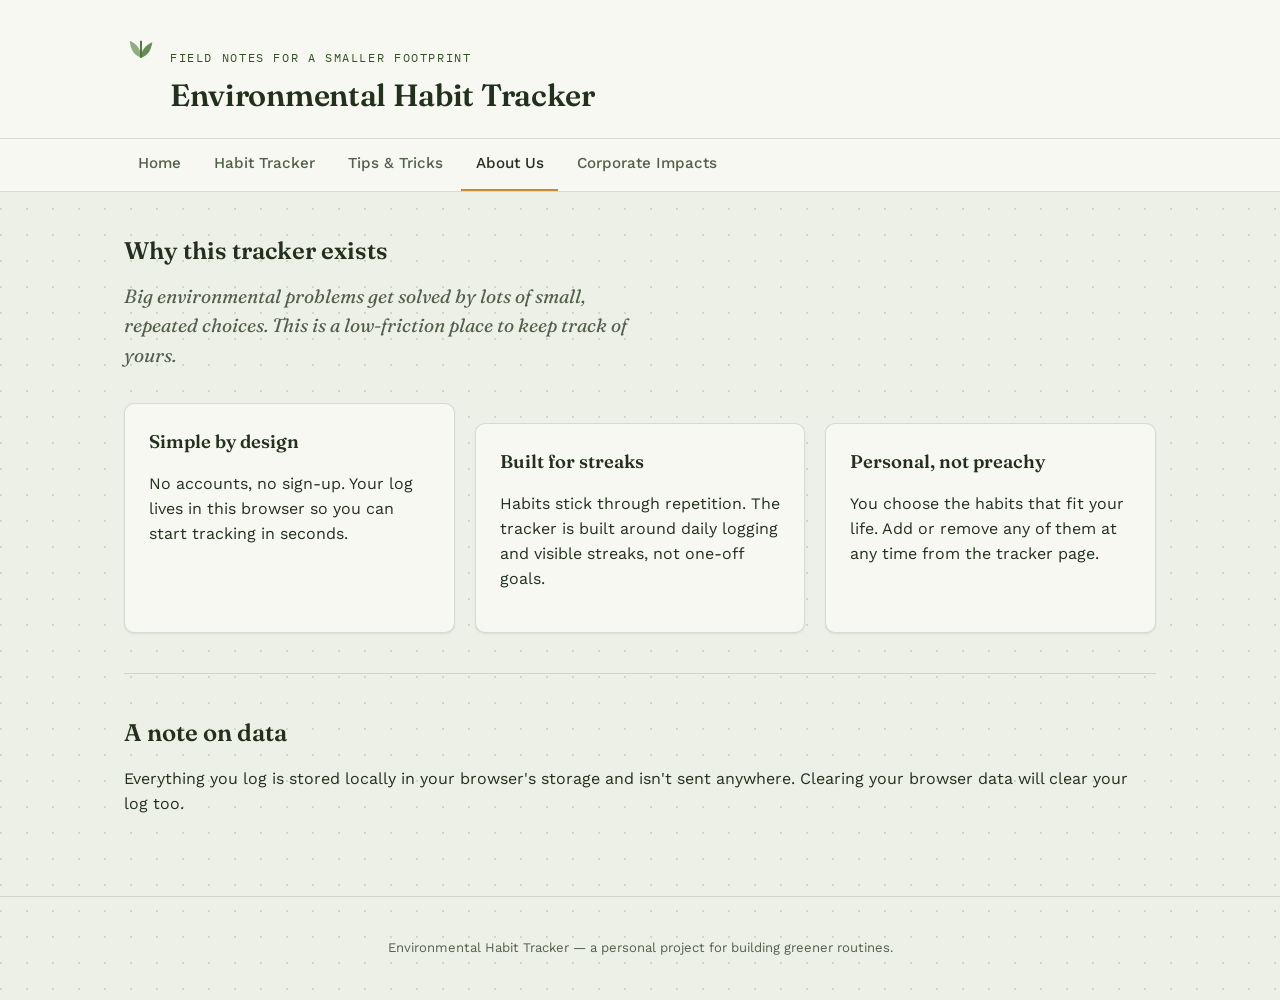
==== about.html @ 8e08046e "first commit" ====
<!DOCTYPE html>
<html lang="en">
<head>
  <meta charset="UTF-8" />
  <meta name="viewport" content="width=device-width, initial-scale=1.0" />
  <title>About Us — Environmental Habit Tracker</title>
  <link rel="stylesheet" href="styles.css" />
</head>
<body>

  <header class="site-header">
    <div class="brand-row">
      <svg class="brand-mark" viewBox="0 0 24 24" fill="none" xmlns="http://www.w3.org/2000/svg" aria-hidden="true">
        <path d="M12 21c0-5 3-9 8-11-1 6-3 9-8 11z" fill="currentColor" opacity="0.85"/>
        <path d="M12 21c0-6-3-10-8-12 1 7 3 10 8 12z" fill="currentColor" opacity="0.6"/>
        <line x1="12" y1="21" x2="12" y2="9" stroke="currentColor" stroke-width="1.4"/>
      </svg>
      <div>
        <span class="eyebrow">Field notes for a smaller footprint</span>
        <h1>Environmental Habit Tracker</h1>
      </div>
    </div>
    <nav class="navbar">
      <ul class="navmenu">
        <li class="nav-item"><a href="index.html" class="nav-link">Home</a></li>
        <li class="nav-item"><a href="tracker.html" class="nav-link">Habit Tracker</a></li>
        <li class="nav-item"><a href="tips.html" class="nav-link">Tips &amp; Tricks</a></li>
        <li class="nav-item"><a href="about.html" class="nav-link current">About Us</a></li>
        <li class="nav-item"><a href="company.html" class="nav-link">Corporate Impacts</a></li>
      </ul>
    </nav>
  </header>

  <main>
    <h2>Why this tracker exists</h2>
    <p class="lede">Big environmental problems get solved by lots of small, repeated choices. This is a low-friction place to keep track of yours.</p>

    <div class="about-grid">
      <div class="card">
        <h3>Simple by design</h3>
        <p>No accounts, no sign-up. Your log lives in this browser so you can start tracking in seconds.</p>
      </div>
      <div class="card">
        <h3>Built for streaks</h3>
        <p>Habits stick through repetition. The tracker is built around daily logging and visible streaks, not one-off goals.</p>
      </div>
      <div class="card">
        <h3>Personal, not preachy</h3>
        <p>You choose the habits that fit your life. Add or remove any of them at any time from the tracker page.</p>
      </div>
    </div>

    <hr class="hairline" />

    <h2>A note on data</h2>
    <p>Everything you log is stored locally in your browser's storage and isn't sent anywhere. Clearing your browser data will clear your log too.</p>
  </main>

  <footer class="site-footer">
    <p>Environmental Habit Tracker — a personal project for building greener routines.</p>
  </footer>

  <script src="script.js"></script>
</body>
</html>
---- styles.css ----
/* ============================================================
   Environmental Habit Tracker — Field Journal theme
   ============================================================ */

@import url('https://fonts.googleapis.com/css2?family=Fraunces:ital,opsz,wght@0,9..144,400;0,9..144,600;1,9..144,500&family=Work+Sans:wght@400;500;600&family=IBM+Plex+Mono:wght@400;500&display=swap');

:root {
  --fog:        #EDF0E6;   /* page background */
  --paper:      #F7F8F2;   /* card background */
  --ink:        #22301D;   /* primary text */
  --ink-soft:   #52604B;   /* secondary text */
  --moss:       #4C7A3C;   /* primary accent / leaf */
  --moss-dark:  #345228;
  --amber:      #C98A2C;   /* warm accent */
  --bark:       #6B5843;   /* borders / dividers */
  --line:       rgba(34, 48, 29, 0.14);
  --shadow:     rgba(34, 48, 29, 0.10);

  --font-display: 'Fraunces', serif;
  --font-body: 'Work Sans', sans-serif;
  --font-mono: 'IBM Plex Mono', monospace;
}

* { box-sizing: border-box; }

html { scroll-behavior: smooth; }

body {
  margin: 0;
  background: var(--fog);
  background-image:
    radial-gradient(circle at 1px 1px, var(--line) 1px, transparent 0);
  background-size: 26px 26px;
  color: var(--ink);
  font-family: var(--font-body);
  line-height: 1.55;
  -webkit-font-smoothing: antialiased;
}

a { color: var(--moss-dark); }
a:focus-visible,
button:focus-visible,
input:focus-visible,
[tabindex]:focus-visible {
  outline: 3px solid var(--amber);
  outline-offset: 2px;
}

@media (prefers-reduced-motion: reduce) {
  * { animation-duration: 0.001ms !important; animation-iteration-count: 1 !important; transition-duration: 0.001ms !important; scroll-behavior: auto !important; }
}

/* ---------- Header ---------- */
header.site-header {
  border-bottom: 1px solid var(--line);
  background: var(--paper);
}

.brand-row {
  max-width: 1080px;
  margin: 0 auto;
  padding: 1.75rem 1.5rem 1.1rem;
  display: flex;
  align-items: baseline;
  gap: 0.75rem;
}

.brand-mark {
  width: 34px;
  height: 34px;
  flex-shrink: 0;
  color: var(--moss);
}

.brand-row h1 {
  font-family: var(--font-display);
  font-weight: 600;
  font-size: clamp(1.5rem, 2.4vw, 2.1rem);
  margin: 0;
  letter-spacing: -0.01em;
}

.brand-row .eyebrow {
  font-family: var(--font-mono);
  font-size: 0.72rem;
  letter-spacing: 0.14em;
  text-transform: uppercase;
  color: var(--moss-dark);
  display: block;
  margin-bottom: 0.35rem;
}

/* ---------- Nav ---------- */
.navbar { border-top: 1px solid var(--line); }

.navmenu {
  max-width: 1080px;
  margin: 0 auto;
  padding: 0 1.5rem;
  list-style: none;
  display: flex;
  flex-wrap: wrap;
  gap: 0.25rem;
}

.nav-item { margin: 0; }

.nav-link {
  display: inline-block;
  padding: 0.85rem 0.9rem;
  font-size: 0.95rem;
  font-weight: 500;
  text-decoration: none;
  color: var(--ink-soft);
  border-bottom: 2px solid transparent;
  transition: color 0.15s ease, border-color 0.15s ease;
}

.nav-link:hover { color: var(--moss-dark); }

.nav-link.current {
  color: var(--ink);
  border-bottom-color: var(--amber);
}

/* ---------- Layout ---------- */
main {
  max-width: 1080px;
  margin: 0 auto;
  padding: 2.5rem 1.5rem 4rem;
}

.lede {
  font-family: var(--font-display);
  font-style: italic;
  font-size: 1.2rem;
  color: var(--ink-soft);
  max-width: 42ch;
  margin: 0 0 2rem;
}

h2 {
  font-family: var(--font-display);
  font-weight: 600;
  font-size: 1.5rem;
  margin: 0 0 0.75rem;
}

h3 {
  font-family: var(--font-display);
  font-weight: 600;
  font-size: 1.15rem;
  margin: 0 0 0.5rem;
}

.card {
  background: var(--paper);
  border: 1px solid var(--line);
  border-radius: 10px;
  padding: 1.5rem;
  box-shadow: 0 1px 2px var(--shadow);
}

.card + .card { margin-top: 1.25rem; }

.hairline {
  border: none;
  border-top: 1px solid var(--line);
  margin: 2.5rem 0;
}

/* ---------- Home page ---------- */
.hero {
  display: grid;
  grid-template-columns: 1.1fr 0.9fr;
  gap: 2.5rem;
  align-items: center;
  padding: 1rem 0 3rem;
}

@media (max-width: 760px) {
  .hero { grid-template-columns: 1fr; }
}

.hero h2 {
  font-size: clamp(1.8rem, 3.4vw, 2.6rem);
  line-height: 1.15;
}

.hero-actions {
  display: flex;
  gap: 0.75rem;
  margin-top: 1.5rem;
  flex-wrap: wrap;
}

.btn {
  font-family: var(--font-body);
  font-weight: 600;
  font-size: 0.95rem;
  padding: 0.7rem 1.3rem;
  border-radius: 7px;
  text-decoration: none;
  border: 1px solid transparent;
  cursor: pointer;
  transition: transform 0.12s ease, background 0.15s ease;
  display: inline-block;
}

.btn:hover { transform: translateY(-1px); }

.btn-primary { background: var(--moss); color: #fff; }
.btn-primary:hover { background: var(--moss-dark); }

.btn-ghost {
  background: transparent;
  color: var(--ink);
  border-color: var(--bark);
}
.btn-ghost:hover { background: rgba(107,88,67,0.08); }

.feature-grid {
  display: grid;
  grid-template-columns: repeat(auto-fit, minmax(220px, 1fr));
  gap: 1.25rem;
  margin-top: 1rem;
}

.feature-grid .card svg { width: 28px; height: 28px; color: var(--moss); margin-bottom: 0.6rem; }

/* ---------- Sprout signature (grows with streak) ---------- */
.sprout-panel {
  background: var(--paper);
  border: 1px solid var(--line);
  border-radius: 10px;
  padding: 1.75rem;
  text-align: center;
}

.sprout-svg { width: 140px; height: 160px; }

.streak-count {
  font-family: var(--font-mono);
  font-size: 2.4rem;
  color: var(--moss-dark);
  margin: 0.35rem 0 0;
}

.streak-label {
  font-family: var(--font-mono);
  font-size: 0.75rem;
  letter-spacing: 0.1em;
  text-transform: uppercase;
  color: var(--ink-soft);
}

.stat-row {
  display: flex;
  justify-content: center;
  gap: 2.25rem;
  margin-top: 1.25rem;
  flex-wrap: wrap;
}

.stat-row .stat { text-align: center; }
.stat-row .stat .num {
  font-family: var(--font-mono);
  font-size: 1.3rem;
  color: var(--ink);
}
.stat-row .stat .lbl {
  font-size: 0.72rem;
  color: var(--ink-soft);
  text-transform: uppercase;
  letter-spacing: 0.08em;
}

/* ---------- Tracker layout ---------- */
.tracker-grid {
  display: grid;
  grid-template-columns: 1fr 320px;
  gap: 1.75rem;
  align-items: start;
}

@media (max-width: 880px) {
  .tracker-grid { grid-template-columns: 1fr; }
}

/* Calendar */
.cal-head {
  display: flex;
  align-items: center;
  justify-content: space-between;
  margin-bottom: 1rem;
}

.cal-head .month-label {
  font-family: var(--font-display);
  font-size: 1.2rem;
  font-weight: 600;
}

.cal-nav-btn {
  background: none;
  border: 1px solid var(--line);
  border-radius: 6px;
  width: 32px;
  height: 32px;
  cursor: pointer;
  color: var(--ink);
  font-size: 1rem;
  line-height: 1;
}
.cal-nav-btn:hover { background: rgba(76,122,60,0.1); border-color: var(--moss); }

.cal-weekdays,
.cal-grid {
  display: grid;
  grid-template-columns: repeat(7, 1fr);
  gap: 6px;
}

.cal-weekdays span {
  font-family: var(--font-mono);
  font-size: 0.68rem;
  text-transform: uppercase;
  color: var(--ink-soft);
  text-align: center;
  padding-bottom: 0.4rem;
}

.cal-day {
  aspect-ratio: 1 / 1;
  border: 1px solid var(--line);
  border-radius: 7px;
  background: var(--fog);
  cursor: pointer;
  display: flex;
  flex-direction: column;
  align-items: center;
  justify-content: center;
  gap: 2px;
  font-size: 0.85rem;
  color: var(--ink);
  position: relative;
  transition: background 0.12s ease, border-color 0.12s ease;
}

.cal-day:hover { border-color: var(--moss); }

.cal-day.faded { color: var(--ink-soft); opacity: 0.4; cursor: default; }
.cal-day.today { border-color: var(--amber); border-width: 2px; }
.cal-day.selected { background: var(--moss); color: #fff; border-color: var(--moss-dark); }
.cal-day.selected .dot { background: #fff; }

.cal-day .dot {
  width: 6px;
  height: 6px;
  border-radius: 50%;
  background: var(--moss);
}

/* Day panel */
.day-panel h3 { margin-bottom: 0.2rem; }
.day-panel .day-sub {
  font-family: var(--font-mono);
  font-size: 0.72rem;
  color: var(--ink-soft);
  text-transform: uppercase;
  letter-spacing: 0.06em;
  margin-bottom: 1rem;
}

.habit-list { list-style: none; margin: 0; padding: 0; }

.habit-list li {
  border-bottom: 1px solid var(--line);
}
.habit-list li:last-child { border-bottom: none; }

.habit-check {
  display: flex;
  align-items: center;
  gap: 0.65rem;
  padding: 0.6rem 0.1rem;
  cursor: pointer;
  font-size: 0.94rem;
}

.habit-check input {
  width: 18px;
  height: 18px;
  accent-color: var(--moss);
  cursor: pointer;
}

.habit-check .remove-habit {
  margin-left: auto;
  background: none;
  border: none;
  color: var(--ink-soft);
  cursor: pointer;
  font-size: 0.85rem;
  padding: 0.2rem 0.4rem;
}
.habit-check .remove-habit:hover { color: #b3432c; }

.add-habit-row {
  display: flex;
  gap: 0.5rem;
  margin-top: 1rem;
}

.add-habit-row input[type="text"] {
  flex: 1;
  padding: 0.55rem 0.7rem;
  border: 1px solid var(--bark);
  border-radius: 6px;
  font-family: var(--font-body);
  font-size: 0.9rem;
  background: var(--fog);
  color: var(--ink);
}

/* ---------- Tips page ---------- */
.tip-grid {
  display: grid;
  grid-template-columns: repeat(auto-fit, minmax(240px, 1fr));
  gap: 1.25rem;
}

.tip-grid .card .tag {
  font-family: var(--font-mono);
  font-size: 0.68rem;
  text-transform: uppercase;
  letter-spacing: 0.08em;
  color: var(--moss-dark);
  display: block;
  margin-bottom: 0.5rem;
}

/* ---------- Company page ---------- */
table.impact-table {
  width: 100%;
  border-collapse: collapse;
  font-size: 0.92rem;
}

table.impact-table caption {
  text-align: left;
  font-family: var(--font-mono);
  font-size: 0.72rem;
  color: var(--ink-soft);
  margin-bottom: 0.6rem;
  text-transform: uppercase;
  letter-spacing: 0.06em;
}

table.impact-table th,
table.impact-table td {
  text-align: left;
  padding: 0.65rem 0.75rem;
  border-bottom: 1px solid var(--line);
}

table.impact-table th {
  font-family: var(--font-mono);
  font-size: 0.72rem;
  text-transform: uppercase;
  letter-spacing: 0.05em;
  color: var(--ink-soft);
}

/* ---------- About page ---------- */
.about-grid {
  display: grid;
  grid-template-columns: repeat(3, 1fr);
  gap: 1.25rem;
}
@media (max-width: 760px) { .about-grid { grid-template-columns: 1fr; } }

/* ---------- Footer ---------- */
footer.site-footer {
  border-top: 1px solid var(--line);
  padding: 1.75rem 1.5rem;
  text-align: center;
  font-size: 0.82rem;
  color: var(--ink-soft);
}

/* ---------- Toast ---------- */
#toast {
  position: fixed;
  bottom: 1.5rem;
  left: 50%;
  transform: translateX(-50%) translateY(120%);
  background: var(--ink);
  color: var(--paper);
  padding: 0.7rem 1.2rem;
  border-radius: 8px;
  font-size: 0.88rem;
  transition: transform 0.25s ease;
  z-index: 20;
}
#toast.show { transform: translateX(-50%) translateY(0); }
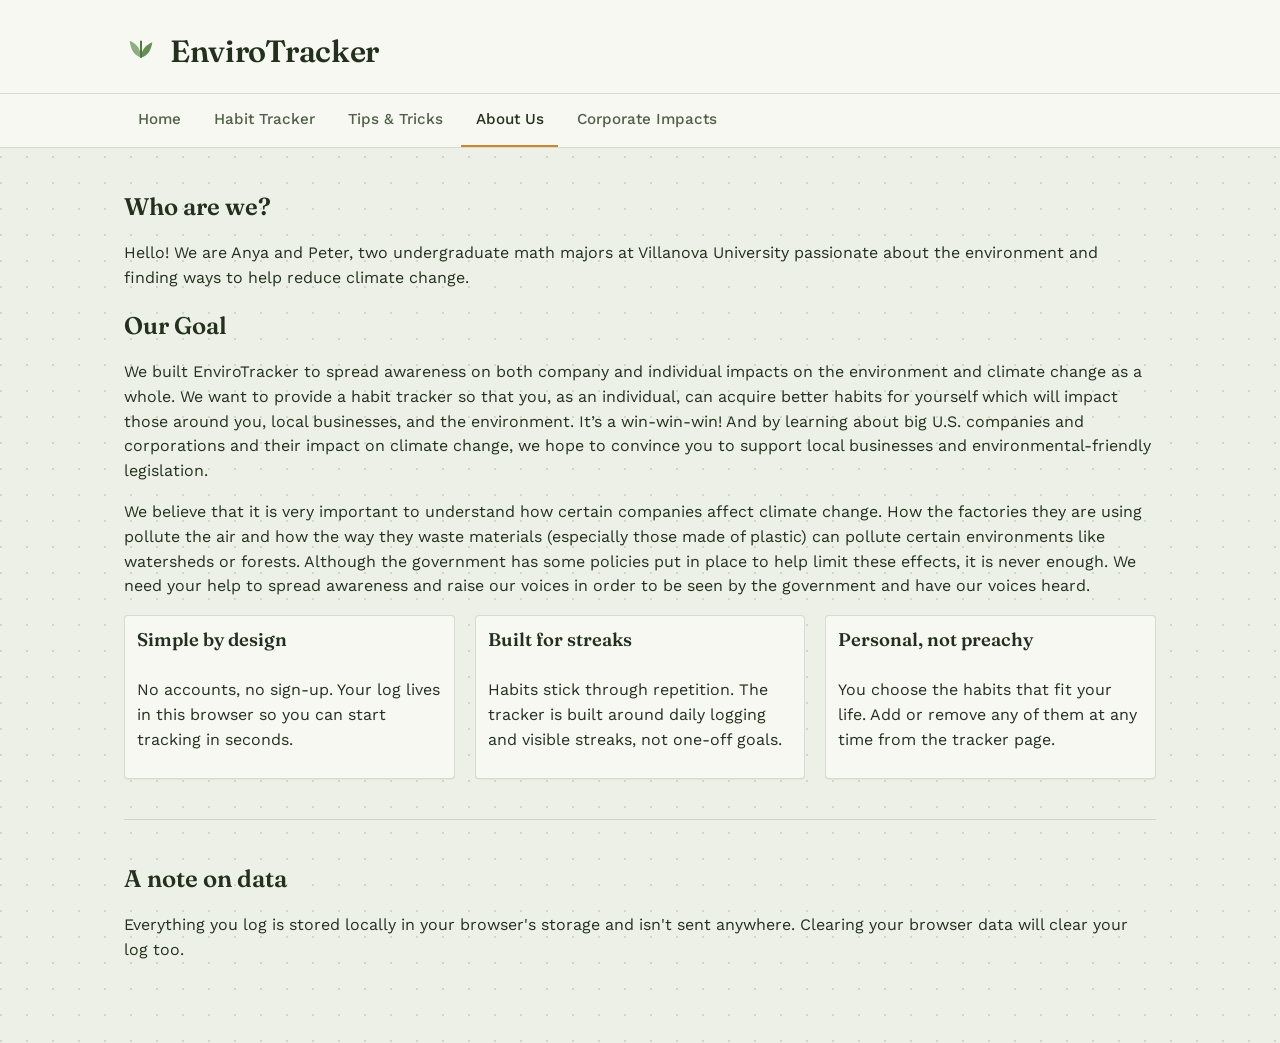
==== commit eb4318e0: "New changes" ====
--- a/about.html
+++ b/about.html
@@ -16,8 +16,8 @@
         <line x1="12" y1="21" x2="12" y2="9" stroke="currentColor" stroke-width="1.4"/>
       </svg>
       <div>
-        <span class="eyebrow">Field notes for a smaller footprint</span>
-        <h1>Environmental Habit Tracker</h1>
+        
+        <h1>EnviroTracker</h1>
       </div>
     </div>
     <nav class="navbar">
@@ -32,8 +32,17 @@
   </header>
 
   <main>
-    <h2>Why this tracker exists</h2>
-    <p class="lede">Big environmental problems get solved by lots of small, repeated choices. This is a low-friction place to keep track of yours.</p>
+    <h2>Who are we?</h2>
+    <p>Hello! We are Anya and Peter, two undergraduate math majors at Villanova University passionate about the environment and finding ways to help reduce climate change.
+    </p>
+    <h2>Our Goal</h2>
+<p>We built EnviroTracker to spread awareness on both company and individual impacts on the environment and climate change as a whole. 
+  We want to provide a habit tracker so that you, as an individual, can acquire better habits for yourself which will impact those around you, 
+  local businesses, and the environment. It’s a win-win-win! And by learning about big U.S. companies and corporations and their impact on climate change, 
+  we hope to convince you to support local businesses and environmental-friendly legislation. </p>
+<p>
+We believe that it is very important to understand how certain companies affect climate change. How the factories they are using pollute the air and how the way they waste materials (especially those made of plastic) can pollute certain environments like watersheds or forests. Although the government has some policies put in place to help limit these effects, it is never enough. We need your help to spread awareness and raise our voices in order to be seen by the government and have our voices heard.
+</p>
 
     <div class="about-grid">
       <div class="card">
@@ -54,11 +63,11 @@
 
     <h2>A note on data</h2>
     <p>Everything you log is stored locally in your browser's storage and isn't sent anywhere. Clearing your browser data will clear your log too.</p>
+ 
   </main>
 
-  <footer class="site-footer">
-    <p>Environmental Habit Tracker — a personal project for building greener routines.</p>
-  </footer>
+  
+ 
 
   <script src="script.js"></script>
 </body>
--- a/styles.css
+++ b/styles.css
@@ -122,7 +122,16 @@
   color: var(--ink);
   border-bottom-color: var(--amber);
 }
-
+/* ---------- Link ---------- */
+.link {
+  font-family: var(--font-display);
+  font-weight: 600;
+  font-size: 1.15rem;
+  align-items: center;
+  justify-content:center;
+   display: flex;
+   text-align: center; 
+}
 /* ---------- Layout ---------- */
 main {
   max-width: 1080px;
@@ -151,8 +160,9 @@
   font-weight: 600;
   font-size: 1.15rem;
   margin: 0 0 0.5rem;
-}
-
+  
+}
+/*
 .card {
   background: var(--paper);
   border: 1px solid var(--line);
@@ -160,8 +170,21 @@
   padding: 1.5rem;
   box-shadow: 0 1px 2px var(--shadow);
 }
-
+*/
+
+.card {
+background: var(--paper);
+  border: 1px solid var(--line);
+  border-radius: 4px;
+  padding: 0.6rem 0.75rem; /* smaller top/bottom padding */
+  box-shadow: 0 0.5px 0px var(--shadow);
+  display: flex;
+  flex-direction: column;
+  justify-content: space-between; /* keeps content balanced */
+}
+/*
 .card + .card { margin-top: 1.25rem; }
+*/
 
 .hairline {
   border: none;
@@ -425,9 +448,10 @@
 
 /* ---------- Tips page ---------- */
 .tip-grid {
-  display: grid;
-  grid-template-columns: repeat(auto-fit, minmax(240px, 1fr));
-  gap: 1.25rem;
+  display: flex;
+  flex-wrap: wrap;
+  gap: 1rem;
+  align-items: flex-start; 
 }
 
 .tip-grid .card .tag {
@@ -435,14 +459,16 @@
   font-size: 0.68rem;
   text-transform: uppercase;
   letter-spacing: 0.08em;
-  color: var(--moss-dark);
-  display: block;
-  margin-bottom: 0.5rem;
+  color: var(--moss-dark);  
+  max-width: 220px; /* Limits how wide a card can stretch */
+  width: 100%;       /* Ensures it shrinks nicely on mobile screens */
+
+  
 }
 
 /* ---------- Company page ---------- */
 table.impact-table {
-  width: 100%;
+  width: 50%;
   border-collapse: collapse;
   font-size: 0.92rem;
 }
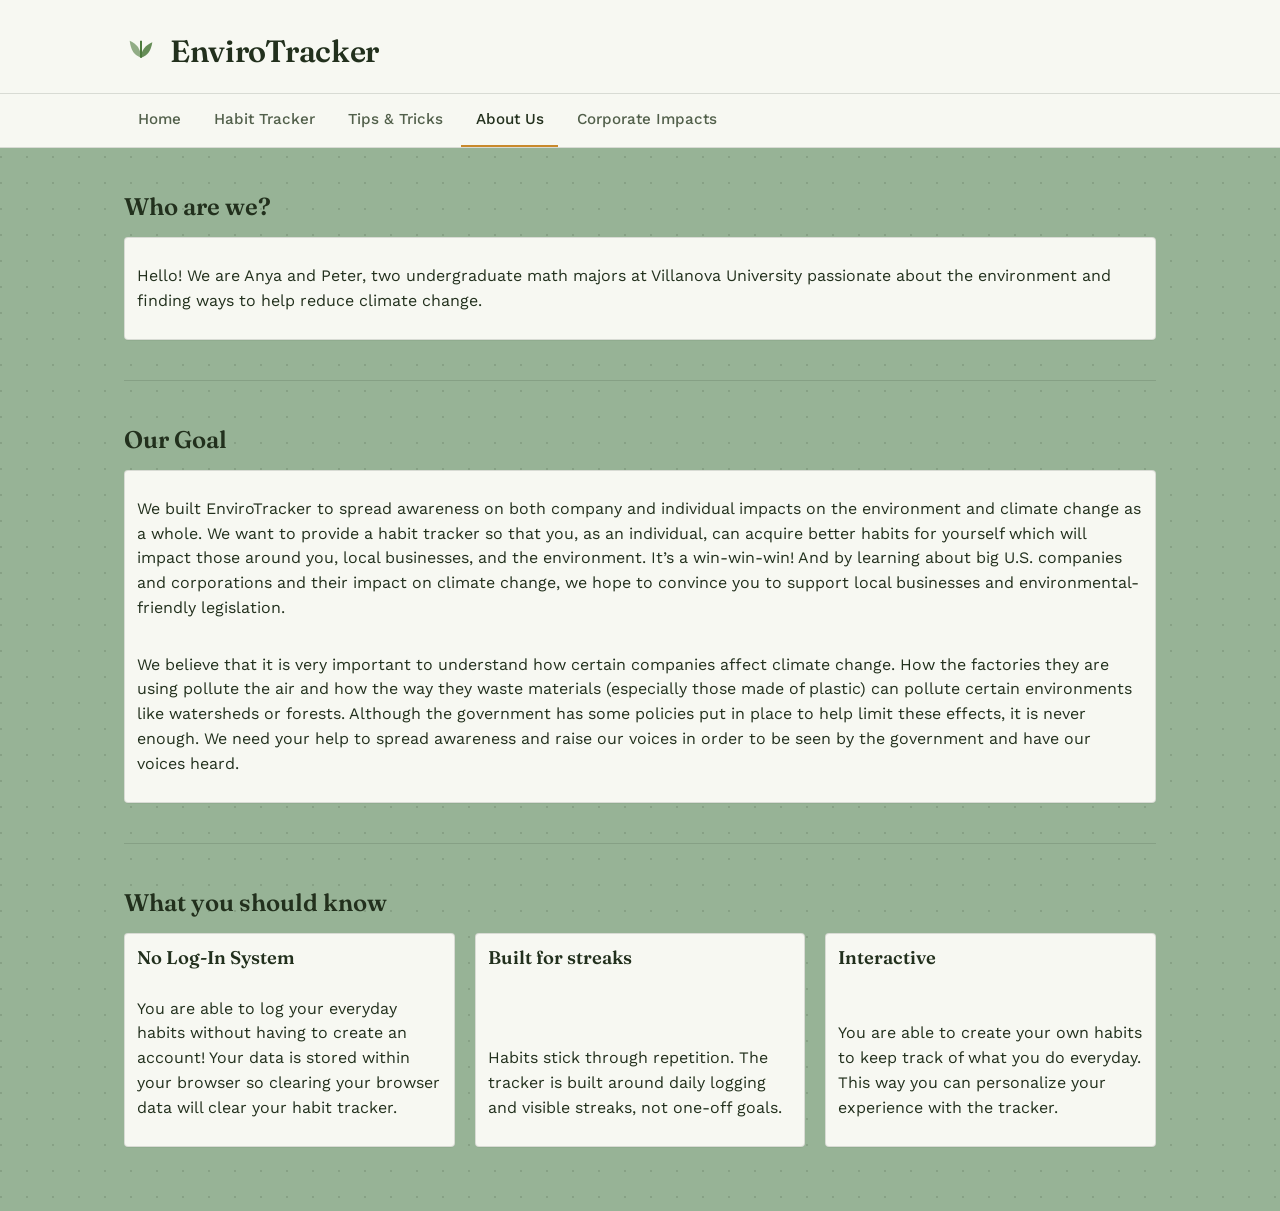
==== commit b42c2db4: "new changes" ====
--- a/about.html
+++ b/about.html
@@ -32,10 +32,16 @@
   </header>
 
   <main>
+  
     <h2>Who are we?</h2>
+    
+     <div class = "card">
     <p>Hello! We are Anya and Peter, two undergraduate math majors at Villanova University passionate about the environment and finding ways to help reduce climate change.
     </p>
+    </div>
+    <hr class="hairline" />
     <h2>Our Goal</h2>
+    <div class = "card">
 <p>We built EnviroTracker to spread awareness on both company and individual impacts on the environment and climate change as a whole. 
   We want to provide a habit tracker so that you, as an individual, can acquire better habits for yourself which will impact those around you, 
   local businesses, and the environment. It’s a win-win-win! And by learning about big U.S. companies and corporations and their impact on climate change, 
@@ -43,26 +49,26 @@
 <p>
 We believe that it is very important to understand how certain companies affect climate change. How the factories they are using pollute the air and how the way they waste materials (especially those made of plastic) can pollute certain environments like watersheds or forests. Although the government has some policies put in place to help limit these effects, it is never enough. We need your help to spread awareness and raise our voices in order to be seen by the government and have our voices heard.
 </p>
+</div>
+<hr class="hairline" />
 
+ <h2>What you should know</h2>
     <div class="about-grid">
       <div class="card">
-        <h3>Simple by design</h3>
-        <p>No accounts, no sign-up. Your log lives in this browser so you can start tracking in seconds.</p>
+        <h3>No Log-In System</h3>
+        <p>You are able to log your everyday habits without having to create an account! Your data is stored within your browser so clearing your browser data will clear your habit tracker.</p>
       </div>
       <div class="card">
         <h3>Built for streaks</h3>
         <p>Habits stick through repetition. The tracker is built around daily logging and visible streaks, not one-off goals.</p>
       </div>
       <div class="card">
-        <h3>Personal, not preachy</h3>
-        <p>You choose the habits that fit your life. Add or remove any of them at any time from the tracker page.</p>
+        <h3>Interactive</h3>
+        <p>You are able to create your own habits to keep track of what you do everyday. This way you can personalize your experience with the tracker.</p>
       </div>
     </div>
 
-    <hr class="hairline" />
-
-    <h2>A note on data</h2>
-    <p>Everything you log is stored locally in your browser's storage and isn't sent anywhere. Clearing your browser data will clear your log too.</p>
+   
  
   </main>
 
--- a/styles.css
+++ b/styles.css
@@ -5,7 +5,9 @@
 @import url('https://fonts.googleapis.com/css2?family=Fraunces:ital,opsz,wght@0,9..144,400;0,9..144,600;1,9..144,500&family=Work+Sans:wght@400;500;600&family=IBM+Plex+Mono:wght@400;500&display=swap');
 
 :root {
-  --fog:        #EDF0E6;   /* page background */
+  /*--fog:        #EDF0E6;   /* page background */ 
+  /*--fog: #FFF3E0; */
+  --fog: #97B396;
   --paper:      #F7F8F2;   /* card background */
   --ink:        #22301D;   /* primary text */
   --ink-soft:   #52604B;   /* secondary text */
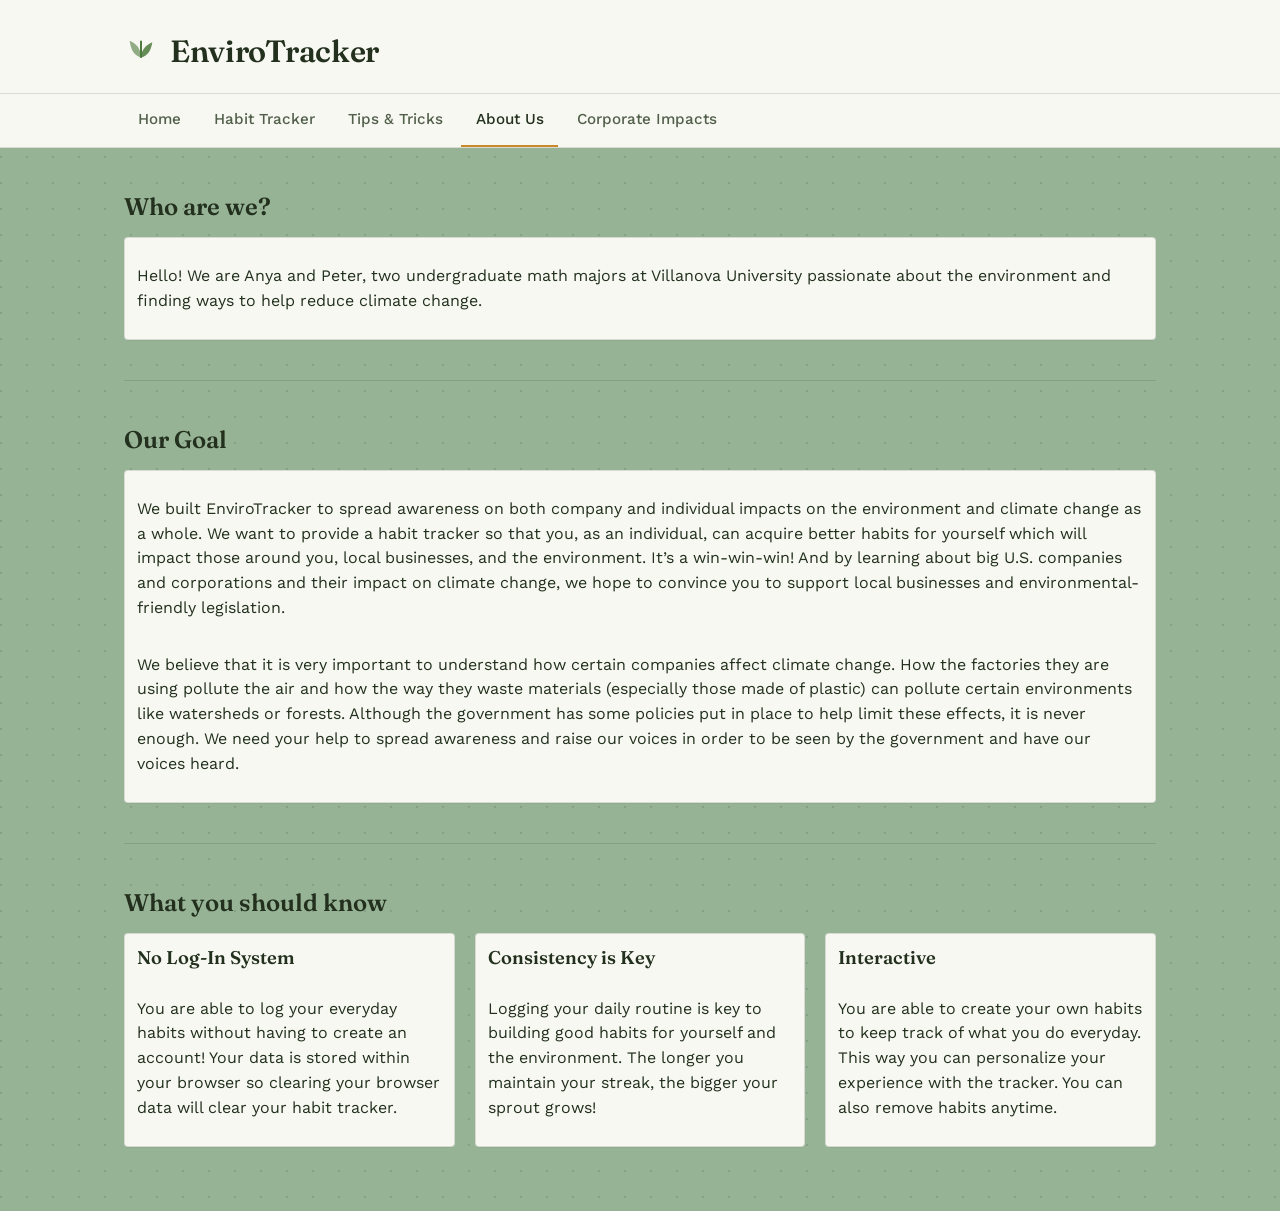
==== commit 7e90c190: "new changes" ====
--- a/about.html
+++ b/about.html
@@ -59,12 +59,16 @@
         <p>You are able to log your everyday habits without having to create an account! Your data is stored within your browser so clearing your browser data will clear your habit tracker.</p>
       </div>
       <div class="card">
-        <h3>Built for streaks</h3>
-        <p>Habits stick through repetition. The tracker is built around daily logging and visible streaks, not one-off goals.</p>
+        <h3>Consistency is Key</h3>
+        <p>
+          Logging your daily routine is key to building good habits for yourself and the environment. The longer you maintain your streak, the bigger your sprout grows!
+        </p>
       </div>
       <div class="card">
         <h3>Interactive</h3>
-        <p>You are able to create your own habits to keep track of what you do everyday. This way you can personalize your experience with the tracker.</p>
+        <p>You are able to create your own habits to keep track of what you do everyday. This way you can personalize your experience with the tracker.
+          You can also remove habits anytime. 
+        </p>
       </div>
     </div>
 
